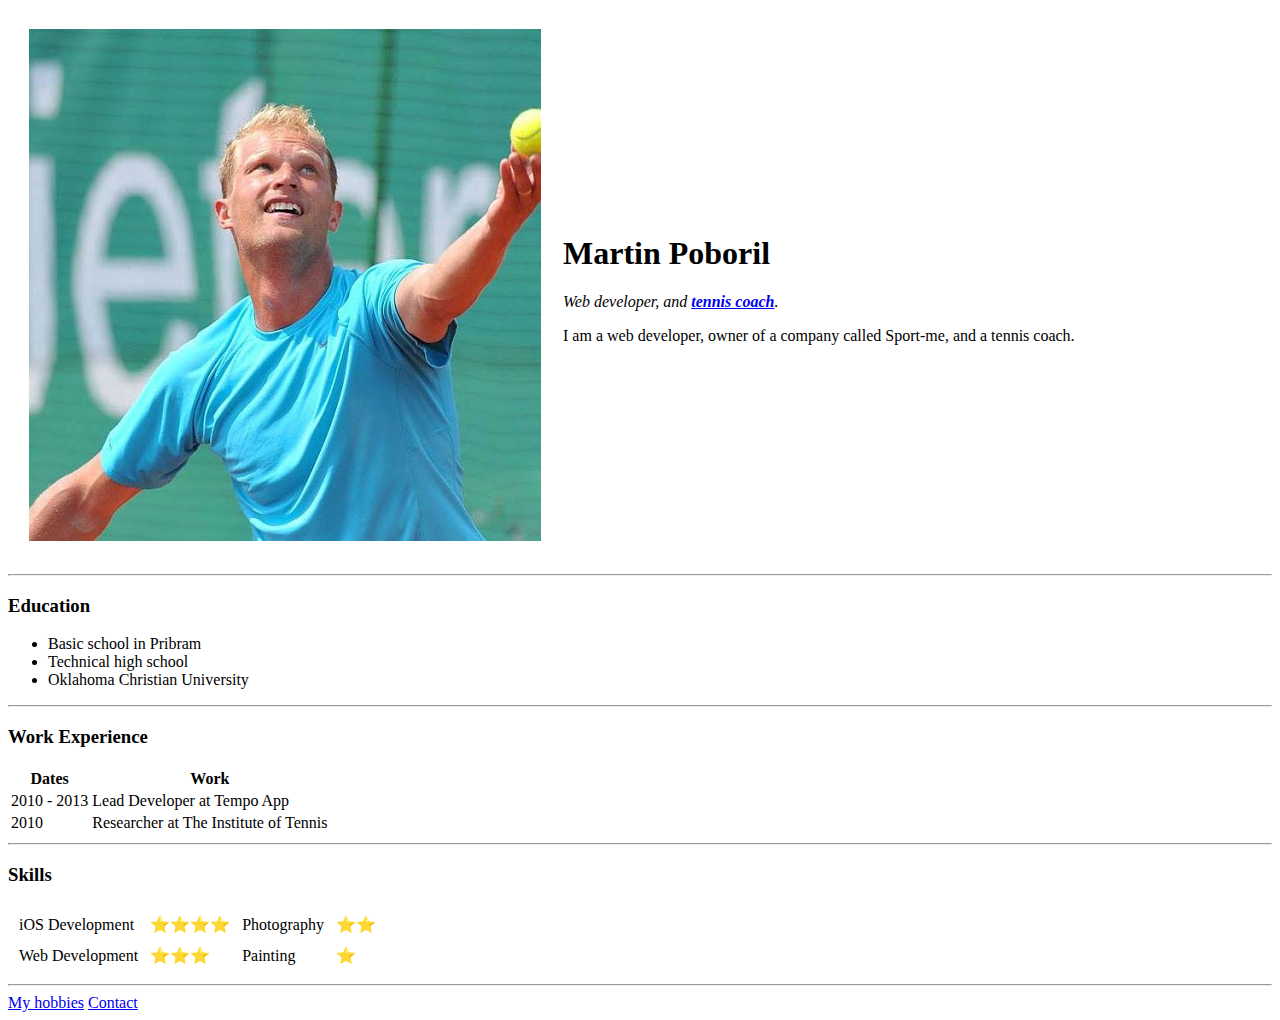
==== index.html @ 17d3e387 "Add initial cv files" ====
<!DOCTYPE html>
<html lang="en" dir="ltr">

<head>
  <meta charset="utf-8">
  <title>Martin Poboril | Personal Site</title>
</head>

<body>

  <table cellspacing="20">
    <tr>
      <td><img src="Images/martinpoboril.jpeg" alt=""></td>
      <td><h1>Martin Poboril</h1>
      <p><em>Web developer, and <strong><a href="http://tennis-technology.com/">tennis coach</a></strong>.</em></p>
      <p>I am a web developer, owner of a company called Sport-me, and a tennis coach.</p></td>
    </tr>
  </table>

  <hr>

  <h3>Education</h3>
  <ul>
    <li>Basic school in Pribram</li>
    <li>Technical high school</li>
    <li>Oklahoma Christian University</li>
  </ul>

<hr>

  <h3>Work Experience</h3>
  <table>
    <thead>
      <tr>
        <th>Dates</th>
        <th>Work</th>
      </tr>
    </thead>

    <tbody>
      <tr>
        <td>2010 - 2013</td>
        <td>Lead Developer at Tempo App</td>
      </tr>
      <tr>
        <td>2010</td>
        <td>Researcher at The Institute of Tennis</td>
      </tr>
    </tbody>

  </table>

<hr>

  <h3>Skills</h3>

  <table cellspacing="10">
    <tr>
      <td>iOS Development</td>
      <td>⭐⭐⭐⭐</td>
      <td>Photography</td>
      <td>⭐⭐</td>
    </tr>
    <tr>
      <td>Web Development</td>
      <td>⭐⭐⭐</td>
      <td>Painting</td>
      <td>⭐</td>
    </tr>
  </table>

<hr>

<a href="hobbies.html">My hobbies</a>
<a href="contact.html">Contact</a>

</body>

</html>
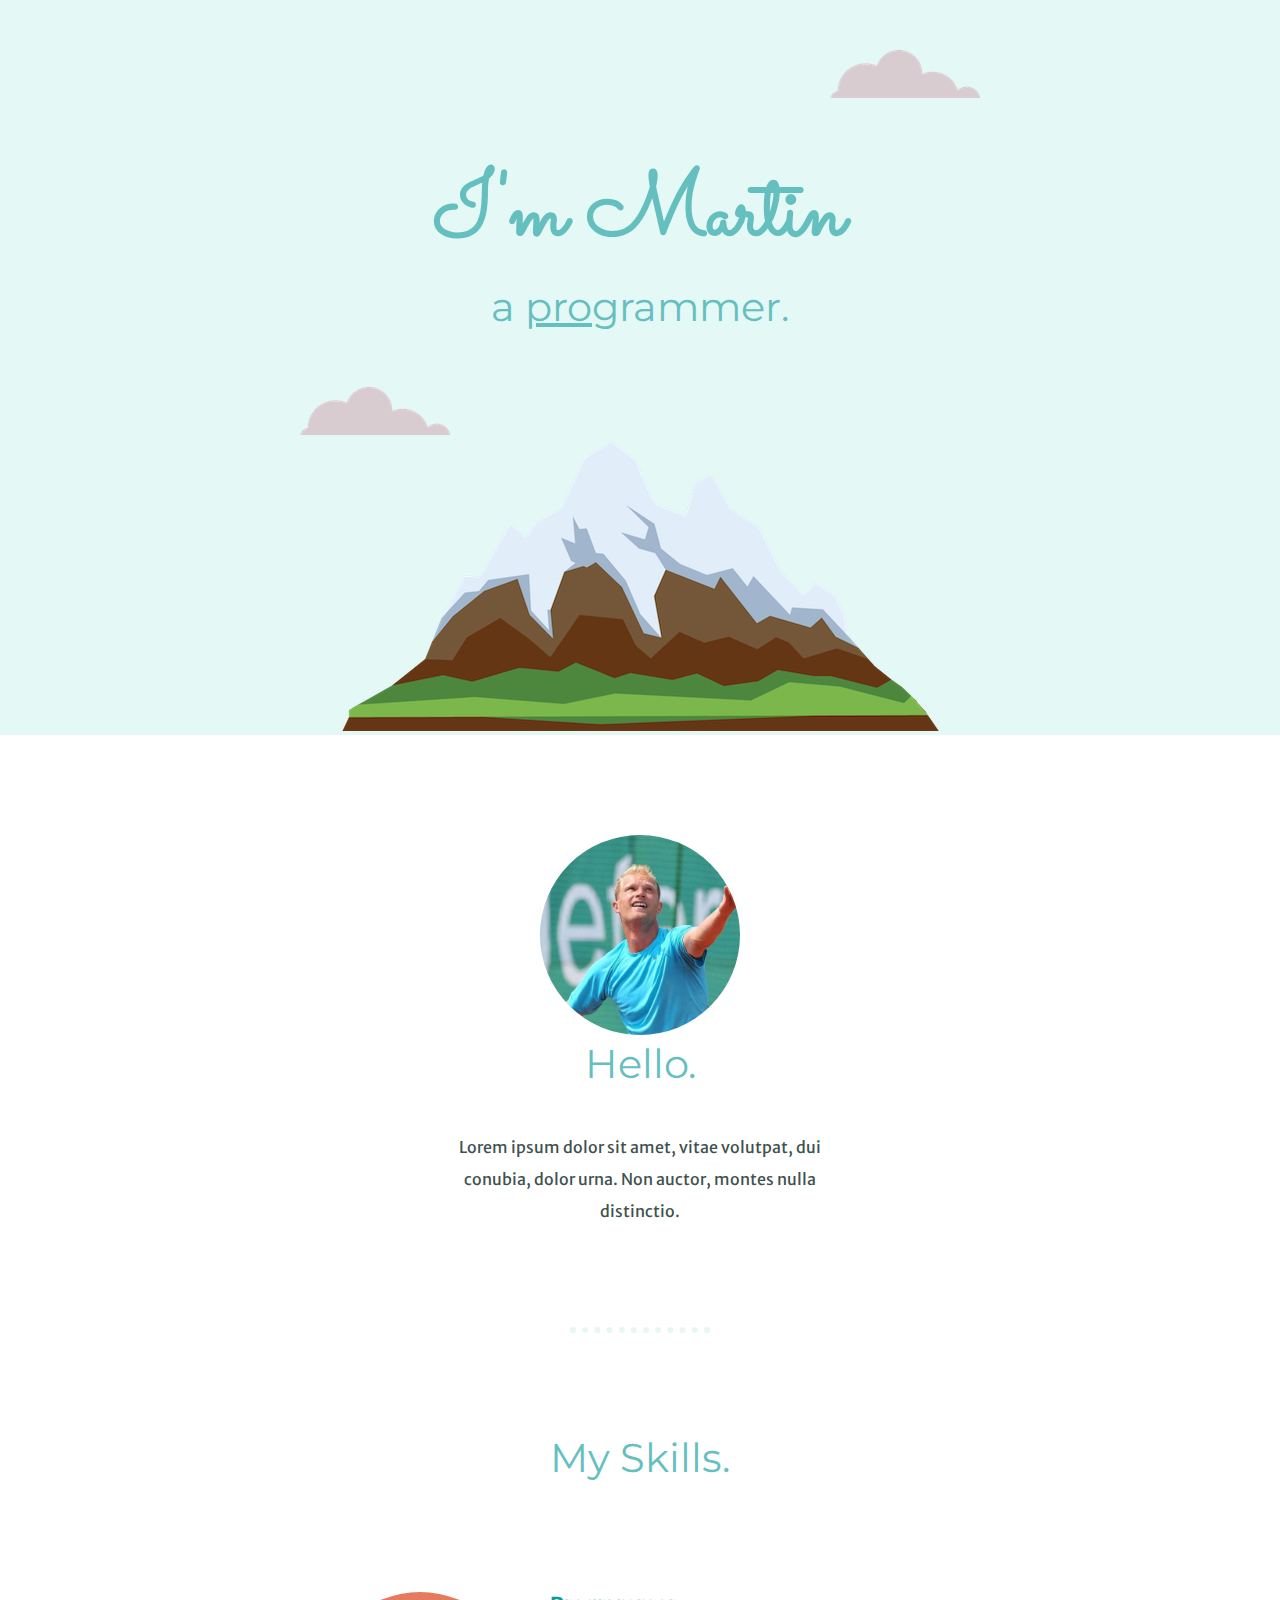
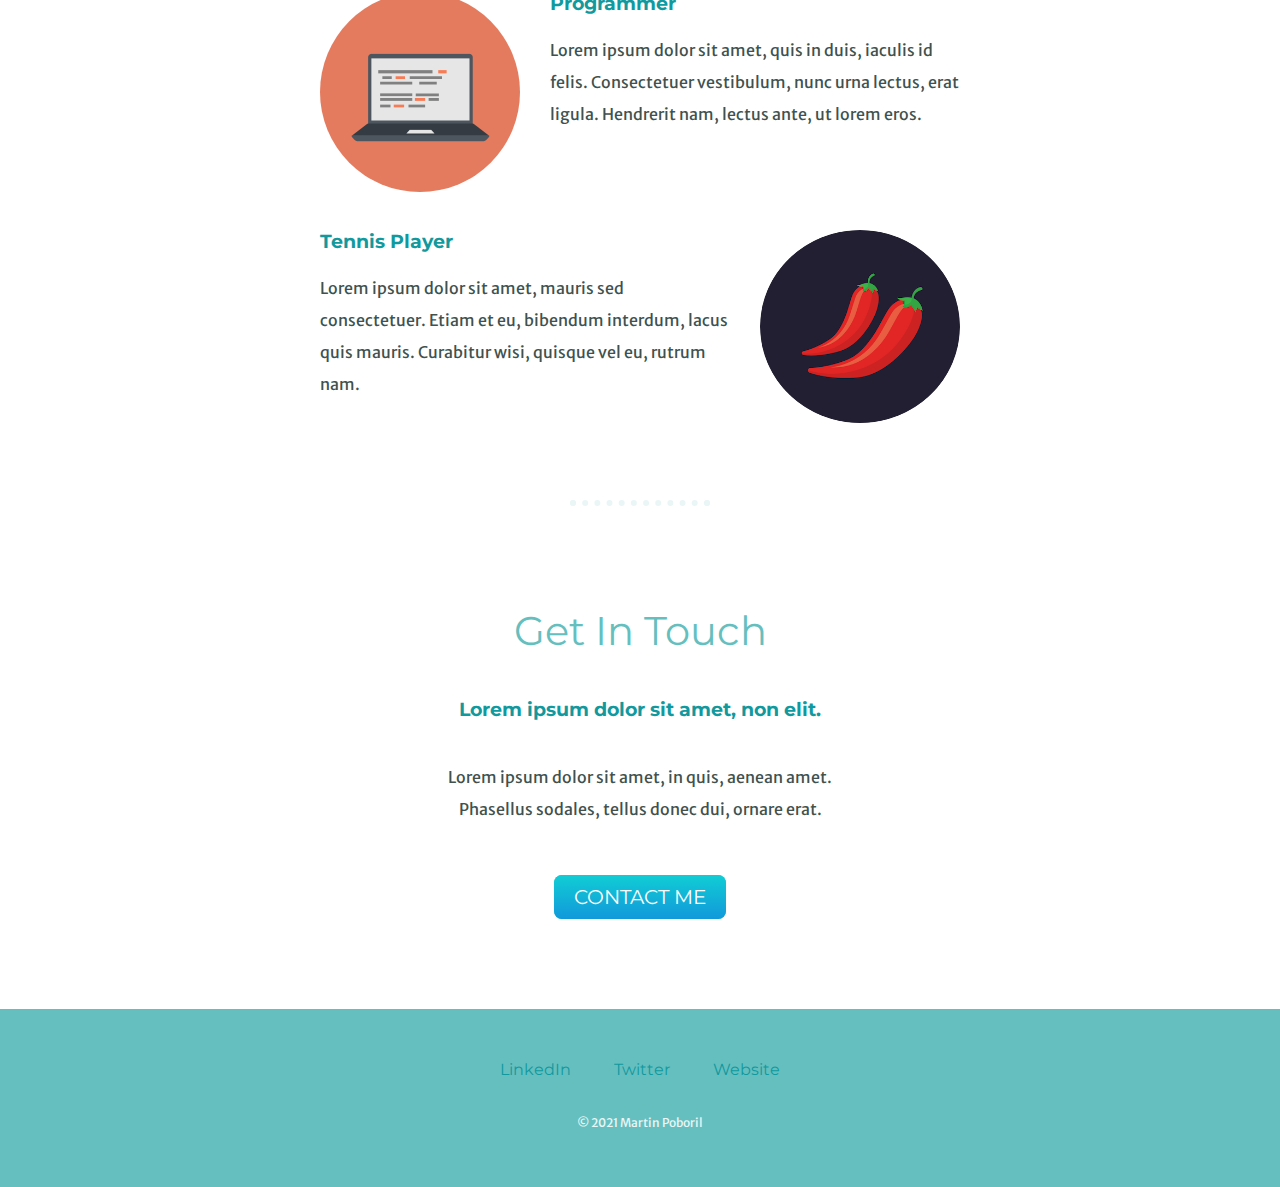
==== commit c28aa534: "Add files via upload" ====
--- a/index.html
+++ b/index.html
@@ -1,79 +1,71 @@
 <!DOCTYPE html>
 <html lang="en" dir="ltr">
+  <head>
+    <meta charset="utf-8">
+    <title>Martin Poboril</title>
+    <link rel="stylesheet" href="css/styles.css">
+    <link rel="icon" href="faviconMartin.ico">
+    <link rel="preconnect" href="https://fonts.gstatic.com">
+    <link href="https://fonts.googleapis.com/css2?family=Merriweather+Sans&family=Montserrat&family=Open+Sans&display=swap" rel="stylesheet">
+    <link href="https://fonts.googleapis.com/css2?family=Sacramento&display=swap" rel="stylesheet">
+  </head>
 
-<head>
-  <meta charset="utf-8">
-  <title>Martin Poboril | Personal Site</title>
-</head>
+  <body>
+    <div class="top-container">
+      <img class="top-cloud" src="images/cloud.png" alt="cloud-img">
 
-<body>
+      <h1>I'm Martin</h1>
+      <h2>a <u>pro</u>grammer.</h2>
 
-  <table cellspacing="20">
-    <tr>
-      <td><img src="Images/martinpoboril.jpeg" alt=""></td>
-      <td><h1>Martin Poboril</h1>
-      <p><em>Web developer, and <strong><a href="http://tennis-technology.com/">tennis coach</a></strong>.</em></p>
-      <p>I am a web developer, owner of a company called Sport-me, and a tennis coach.</p></td>
-    </tr>
-  </table>
+      <img class="bottom-cloud" src="images/cloud.png" alt="cloud-img">
+      <img src="images/mountain.png" alt="mountain-img">
+    </div>
 
-  <hr>
 
-  <h3>Education</h3>
-  <ul>
-    <li>Basic school in Pribram</li>
-    <li>Technical high school</li>
-    <li>Oklahoma Christian University</li>
-  </ul>
+    <!-- PROFILE SECTION -->
+    <div class="middle-container">
+      <div class="profile">
+        <img class="profile-img" src="images/martinpoboril.jpeg" alt="">
+        <h2>Hello.</h2>
+        <p class="intro">Lorem ipsum dolor sit amet, vitae volutpat, dui conubia, dolor urna. Non auctor, montes nulla distinctio.</p>
+      </div>
 
-<hr>
+      <hr>
 
-  <h3>Work Experience</h3>
-  <table>
-    <thead>
-      <tr>
-        <th>Dates</th>
-        <th>Work</th>
-      </tr>
-    </thead>
+      <!-- SKILLS SECTION -->
+      <div class="skills">
+        <h2>My Skills.</h2>
+        <div class="skill-row">
+          <img class="skill-img" src="images/computer.png" alt="">
+          <h3>Programmer</h3>
+          <p>Lorem ipsum dolor sit amet, quis in duis, iaculis id felis. Consectetuer vestibulum, nunc urna lectus, erat ligula. Hendrerit nam, lectus ante, ut lorem eros.</p>
+        </div>
+        <div class="skill-row">
+          <img class="chill-img" src="images/chillies.png" alt="">
+          <h3>Tennis Player</h3>
+          <p>Lorem ipsum dolor sit amet, mauris sed consectetuer. Etiam et eu, bibendum interdum, lacus quis mauris. Curabitur wisi, quisque vel eu, rutrum nam.</p>
+        </div>
+      </div>
 
-    <tbody>
-      <tr>
-        <td>2010 - 2013</td>
-        <td>Lead Developer at Tempo App</td>
-      </tr>
-      <tr>
-        <td>2010</td>
-        <td>Researcher at The Institute of Tennis</td>
-      </tr>
-    </tbody>
+      <hr>
 
-  </table>
+      <div class="contact-me">
+        <h2>Get In Touch</h2>
+        <h3>Lorem ipsum dolor sit amet, non elit.</h3>
+        <p class="contact-message">Lorem ipsum dolor sit amet, in quis, aenean amet. Phasellus sodales, tellus donec dui, ornare erat.</p>
+        <a class="btn" href="mailto:name@email.com">CONTACT ME</a>
+      </div>
+    </div>
 
-<hr>
 
-  <h3>Skills</h3>
+    <div class="bottom-container">
+      <a class="footer-link" href="https://www.linkedin.com/">LinkedIn</a>
+      <a class="footer-link" href="https://twitter.com/">Twitter</a>
+      <a class="footer-link" href="https://www.appbrewery.co/">Website</a>
+      <p class="copyright">© 2021 Martin Poboril</p>
+    </div>
 
-  <table cellspacing="10">
-    <tr>
-      <td>iOS Development</td>
-      <td>⭐⭐⭐⭐</td>
-      <td>Photography</td>
-      <td>⭐⭐</td>
-    </tr>
-    <tr>
-      <td>Web Development</td>
-      <td>⭐⭐⭐</td>
-      <td>Painting</td>
-      <td>⭐</td>
-    </tr>
-  </table>
 
-<hr>
-
-<a href="hobbies.html">My hobbies</a>
-<a href="contact.html">Contact</a>
-
-</body>
+  </body>
 
 </html>
--- a/css/styles.css
+++ b/css/styles.css
@@ -0,0 +1,148 @@
+body{
+  color: #40514E;
+  margin: 0;
+  text-align: center;
+  font-family: 'Merriweather Sans', sans-serif;
+
+}
+
+h1 {
+  font-size: 5.625rem;
+  color: #66BFBF;
+  margin: 3.125rem auto 0 auto;
+  font-family: 'Sacramento', cursive;
+}
+
+h2{
+  font-family: 'Montserrat', sans-serif;
+  font-size: 2.5rem;
+  color: #66BFBF;
+  font-weight: normal;
+  margin-top: 0;
+  padding-bottom: 10px;
+}
+
+h3{
+  font-family: 'Montserrat', sans-serif;
+  color: #11999E;
+}
+
+a{
+  color: #11999E;
+  font-family: 'Montserrat', sans-serif;
+  margin: 10px 20px;
+  text-decoration: none;
+}
+
+a:hover{
+  color: #EAF6F6;
+}
+
+p{
+  line-height: 2;
+}
+
+hr {
+  border: dotted #EAF6F6 6px;
+  border-bottom: none;
+  width: 10%;
+  margin: 100px auto;
+}
+
+.copyright{
+  color: #EAF6F6;
+  font-size: 0.75rem;
+  padding: 20px 0;
+}
+
+.contact-message{
+  width: 30%;
+  margin: 40px auto 60px;
+}
+
+.intro{
+  width: 30%;
+  margin: auto;
+
+}
+
+.top-container {
+  background-color: #E4F9F5;
+  position: relative;
+  padding-top: 100px;
+}
+
+.middle-container {
+  position: relative;
+  padding-top: 100px;
+}
+
+.bottom-container {
+  margin: 100px auto 0 auto;
+  background-color: #66BFBF;
+  padding: 50px 0 20px;
+}
+
+.bottom-cloud{
+  position: absolute;
+  left: 300px;
+  bottom: 300px;
+}
+
+.top-cloud{
+  position: absolute;
+  right: 300px;
+  top: 50px;
+}
+
+.profile-img{
+  border-radius: 50%;
+  width: 200px;
+}
+
+.skill-img{
+  border-radius: 50%;
+  width: 200px;
+  float: left;
+  margin-right: 30px;
+}
+
+.chill-img{
+  border-radius: 50%;
+  width: 200px;
+  float: right;
+  margin-left: 30px;
+}
+
+.skill-row{
+  width: 50%;
+  margin: 100px auto 100px auto;
+  text-align: left;
+}
+
+.btn {
+  background: #11cdd4;
+  background-image: -webkit-linear-gradient(top, #11cdd4, #1199db);
+  background-image: -moz-linear-gradient(top, #11cdd4, #1199db);
+  background-image: -ms-linear-gradient(top, #11cdd4, #1199db);
+  background-image: -o-linear-gradient(top, #11cdd4, #1199db);
+  background-image: linear-gradient(to bottom, #11cdd4, #1199db);
+  -webkit-border-radius: 8;
+  -moz-border-radius: 8;
+  border-radius: 8px;
+  font-family: 'Montserrat', sans-serif;
+  color: #ffffff;
+  font-size: 20px;
+  padding: 10px 20px 10px 20px;
+  text-decoration: none;
+}
+
+.btn:hover {
+  background: #30e3cb;
+  background-image: -webkit-linear-gradient(top, #30e3cb, #2bc4ad);
+  background-image: -moz-linear-gradient(top, #30e3cb, #2bc4ad);
+  background-image: -ms-linear-gradient(top, #30e3cb, #2bc4ad);
+  background-image: -o-linear-gradient(top, #30e3cb, #2bc4ad);
+  background-image: linear-gradient(to bottom, #30e3cb, #2bc4ad);
+  text-decoration: none;
+}
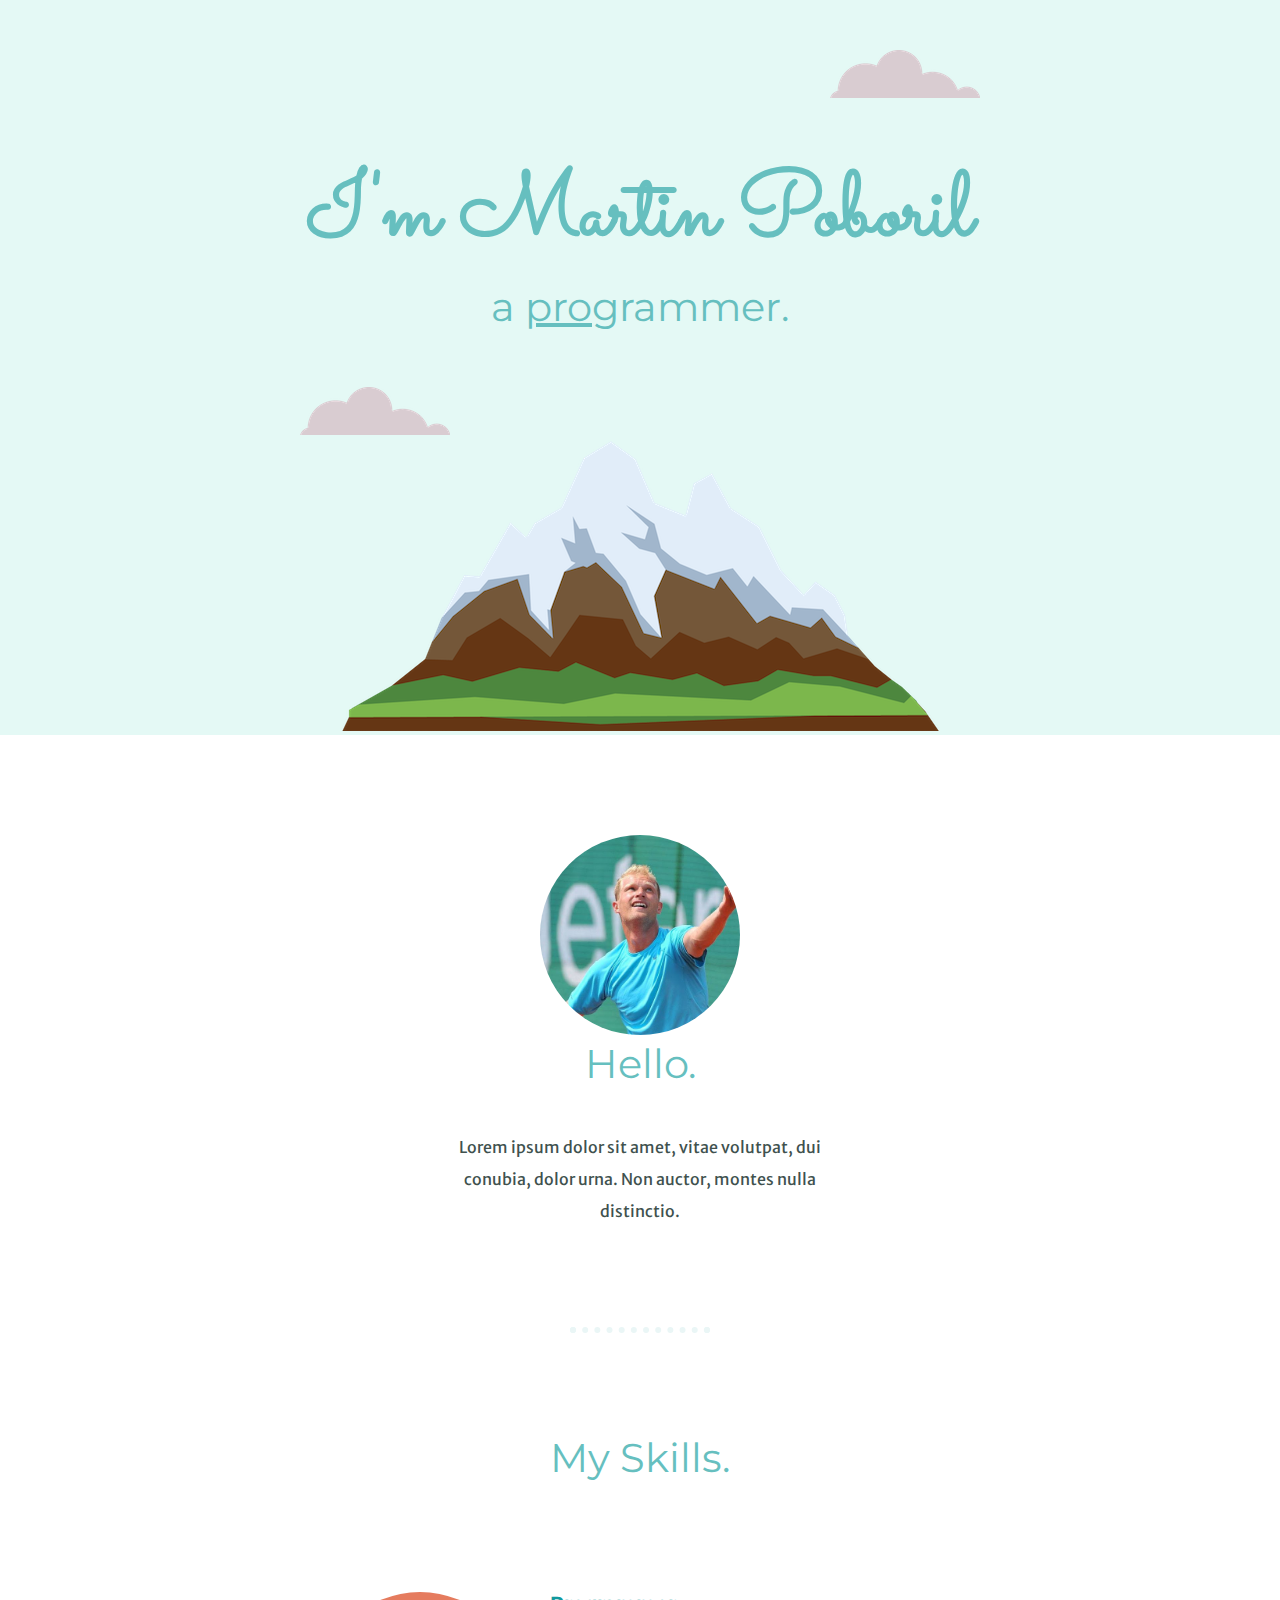
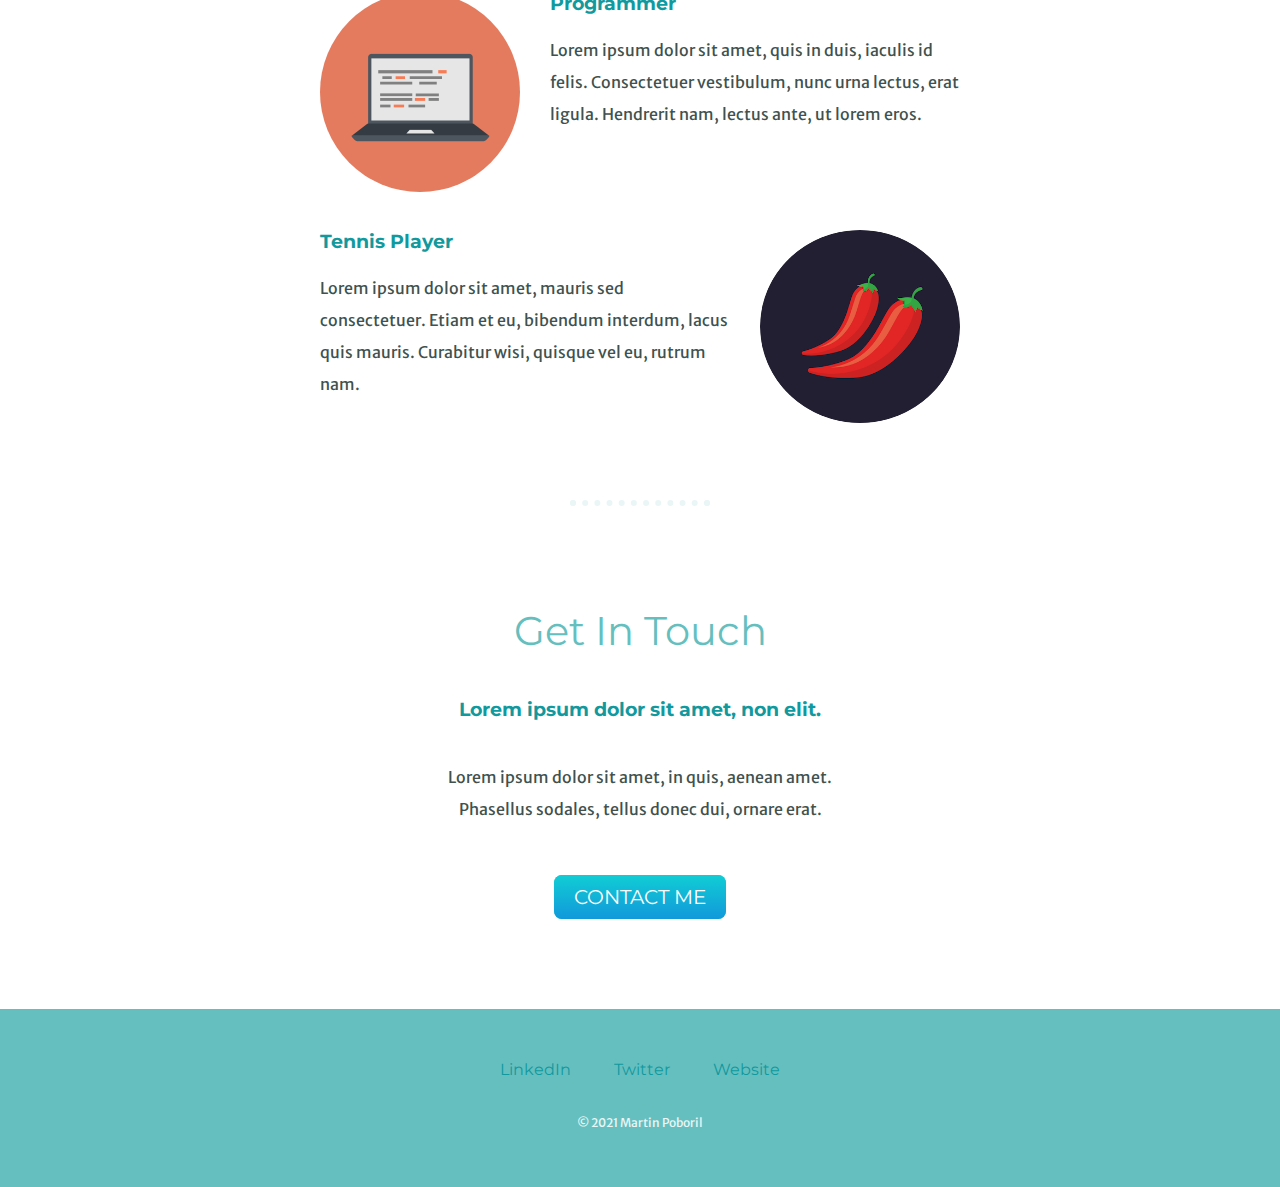
==== commit 2f771ebb: "First Change" ====
--- a/index.html
+++ b/index.html
@@ -14,7 +14,7 @@
     <div class="top-container">
       <img class="top-cloud" src="images/cloud.png" alt="cloud-img">
 
-      <h1>I'm Martin</h1>
+      <h1>I'm Martin Poboril</h1>
       <h2>a <u>pro</u>grammer.</h2>
 
       <img class="bottom-cloud" src="images/cloud.png" alt="cloud-img">
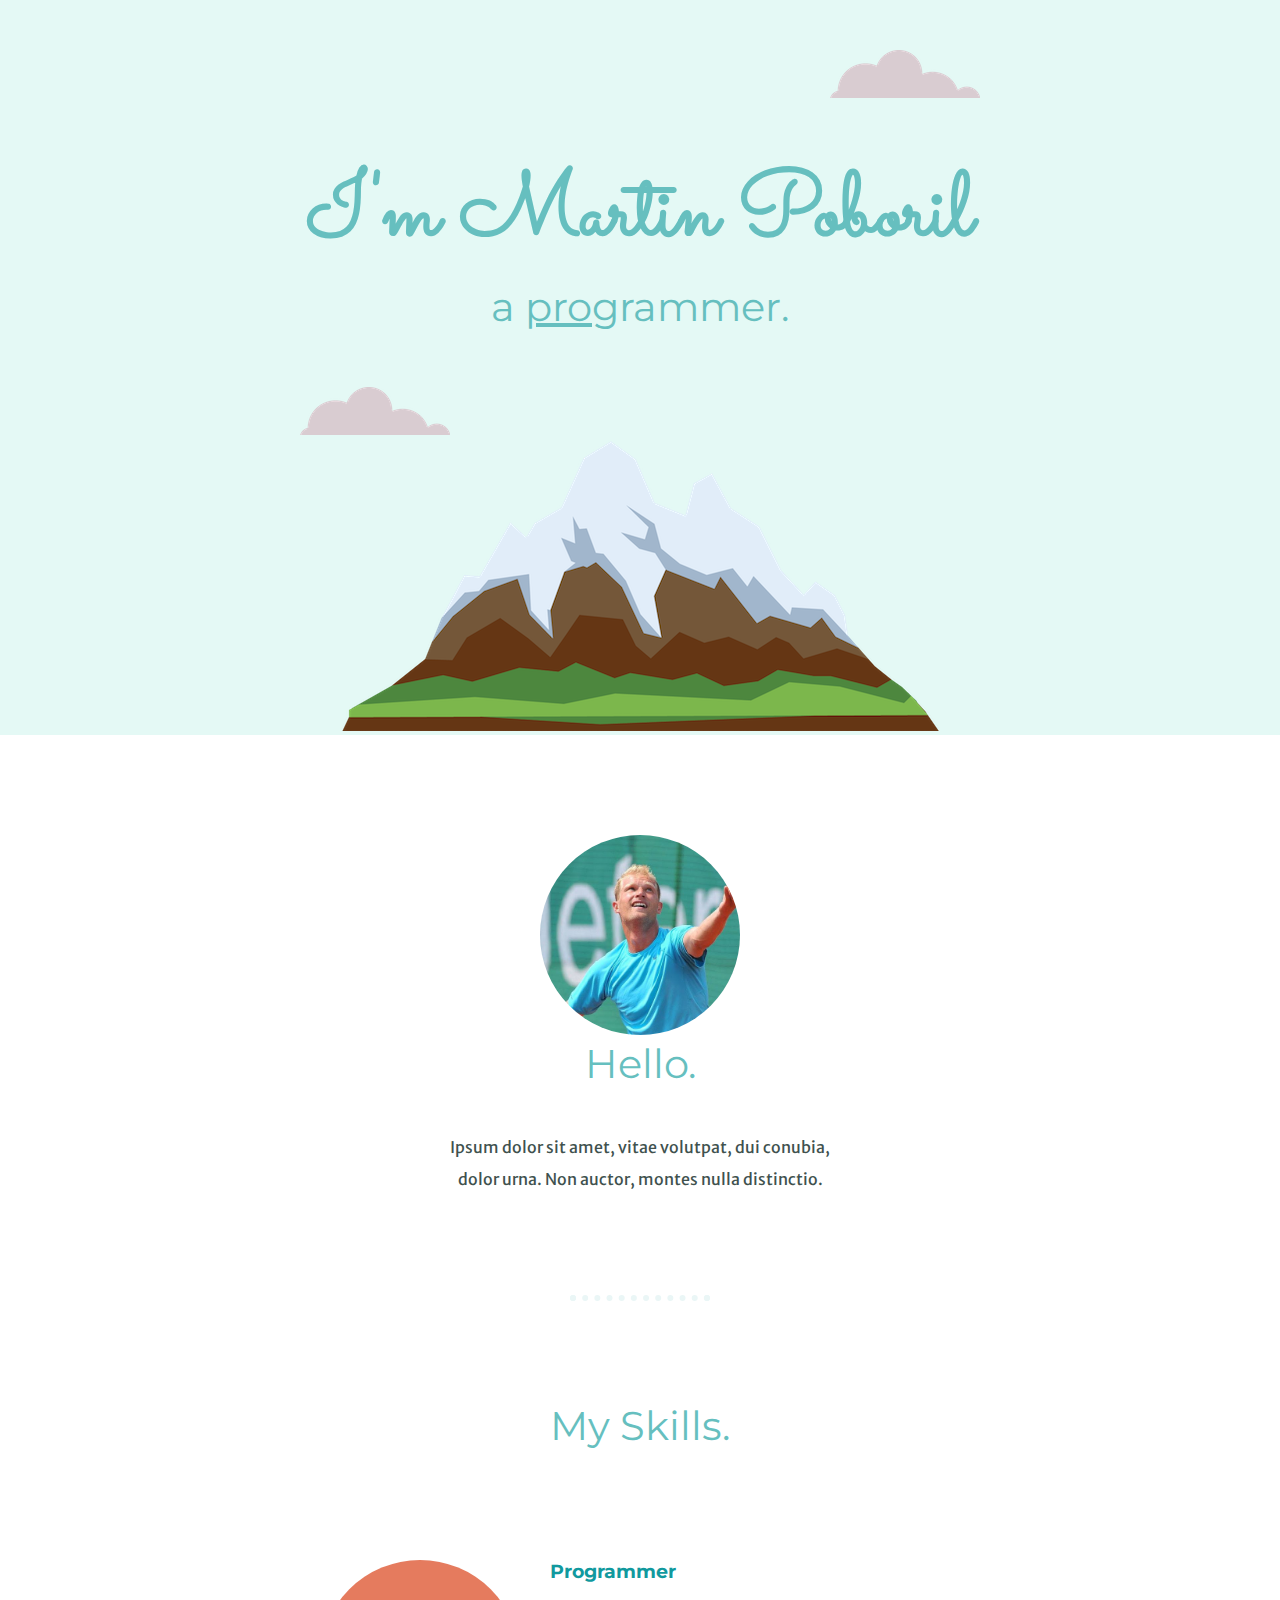
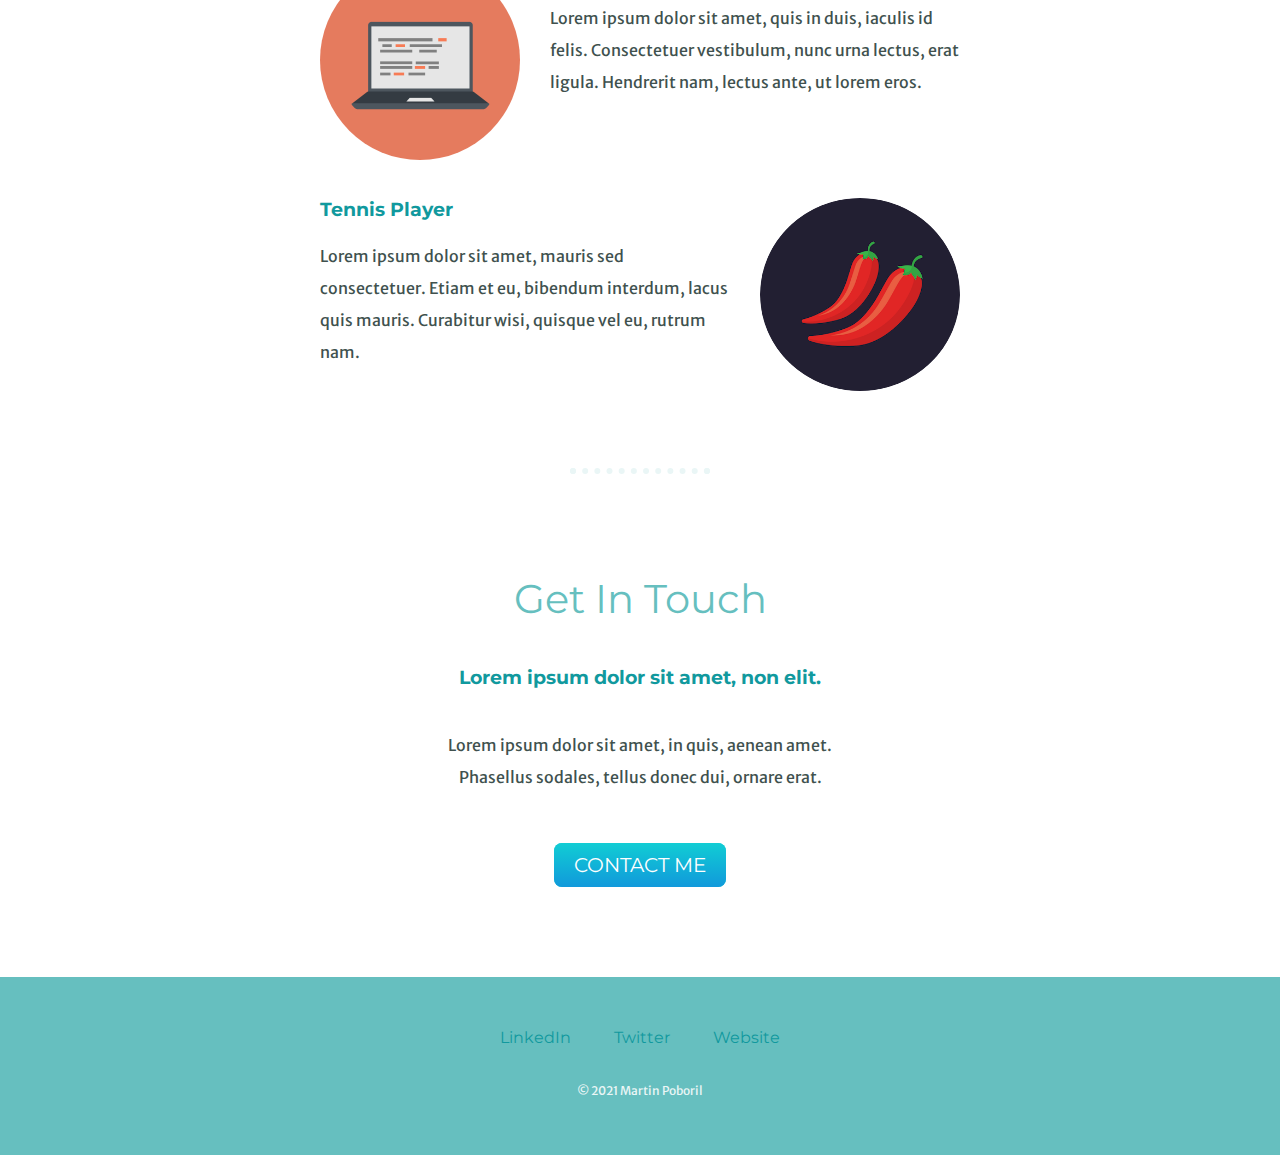
==== commit e7f41ce1: "Second change" ====
--- a/index.html
+++ b/index.html
@@ -27,7 +27,7 @@
       <div class="profile">
         <img class="profile-img" src="images/martinpoboril.jpeg" alt="">
         <h2>Hello.</h2>
-        <p class="intro">Lorem ipsum dolor sit amet, vitae volutpat, dui conubia, dolor urna. Non auctor, montes nulla distinctio.</p>
+        <p class="intro">Ipsum dolor sit amet, vitae volutpat, dui conubia, dolor urna. Non auctor, montes nulla distinctio.</p>
       </div>
 
       <hr>
